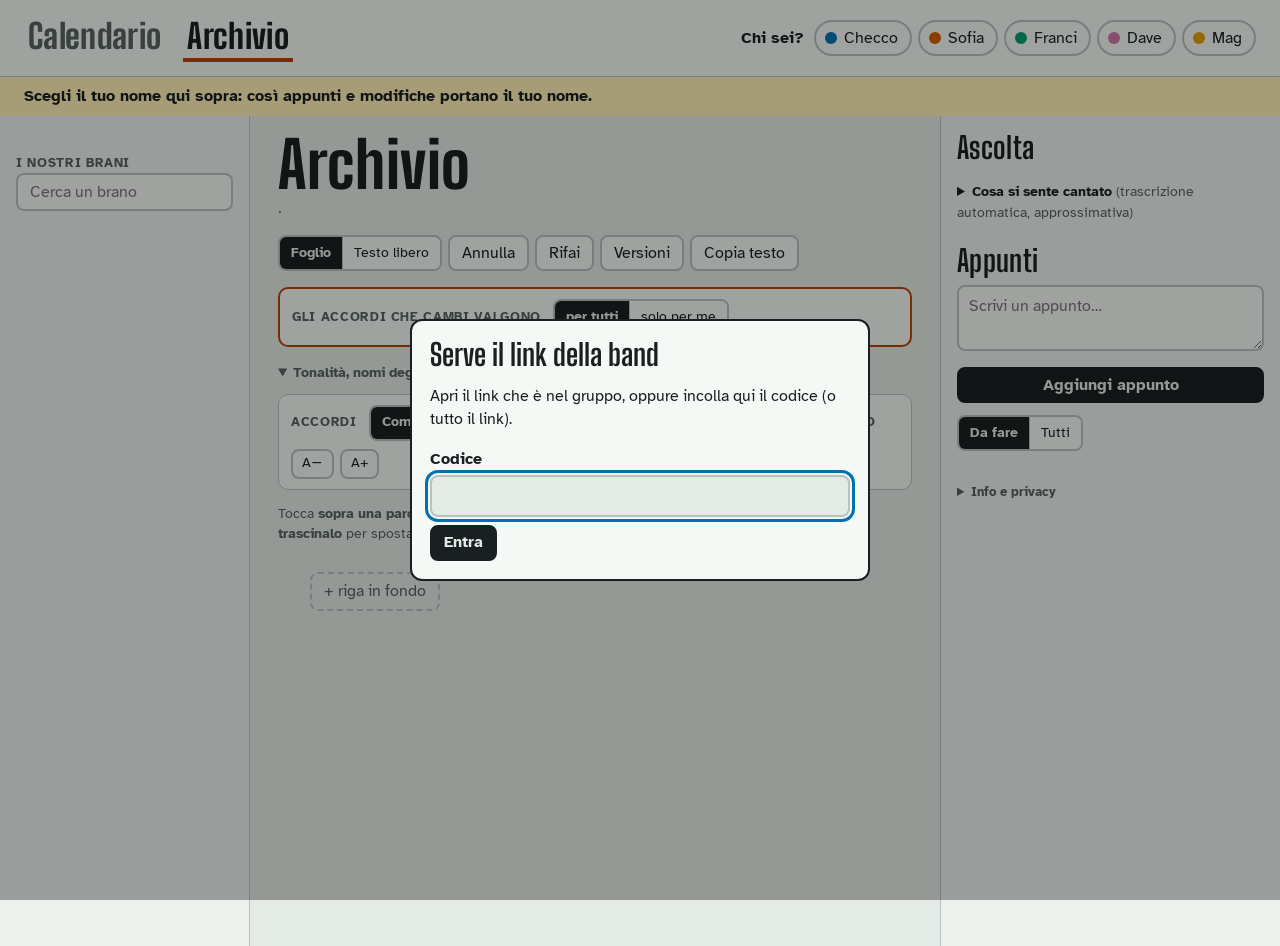
==== archivio.html @ a9562b21 "Aggiorna il calendario prove" ====
<!doctype html>
<html lang="it">
<head>
<meta charset="utf-8">
<meta name="viewport" content="width=device-width, initial-scale=1, viewport-fit=cover">
<title>Archivio · App Antifragile</title>
<meta name="description" content="App Antifragile: l'archivio dei brani della band, con testo, accordi e appunti.">
<meta name="robots" content="noindex, nofollow">
<meta property="og:type" content="website">
<meta property="og:site_name" content="Studio Antifragile">
<meta property="og:title" content="App Antifragile · Archivio">
<meta property="og:description" content="I nostri brani: testo e accordi da sistemare insieme, appunti e registrazioni.">
<meta property="og:image" content="https://astragiardini-ui.github.io/band-calendario/og.png">
<meta property="og:image:width" content="1200">
<meta property="og:image:height" content="630">
<meta name="referrer" content="no-referrer">
<meta http-equiv="Content-Security-Policy" content="default-src 'self'; connect-src 'self' https://*.supabase.co; img-src 'self' data:; style-src 'self'; script-src 'self'; font-src 'self'; media-src 'self'; base-uri 'none'; form-action 'none'">
<meta name="theme-color" content="#E4EAE6" media="(prefers-color-scheme: light)">
<meta name="theme-color" content="#161B1A" media="(prefers-color-scheme: dark)">
<link rel="manifest" href="manifest.webmanifest">
<link rel="icon" href="icon.svg" type="image/svg+xml">
<link rel="apple-touch-icon" href="apple-touch-icon.png">
<link rel="stylesheet" href="archivio.css?v=310158cb92">
</head>
<body>
<header class="barra">
  <nav class="sezioni" aria-label="Sezioni dell'app">
    <a href="./">Calendario</a>
    <a href="archivio.html" aria-current="page">Archivio</a>
  </nav>
  <div class="chi-box">
    <span class="chi-label" id="chi-label">Chi sei?</span>
    <div class="chi" id="chi" role="radiogroup" aria-labelledby="chi-label"></div>
  </div>
</header>
<p id="avviso-chi" class="avviso-chi" hidden>Scegli il tuo nome qui sopra: così appunti e modifiche portano il tuo nome.</p>

<div class="app">
  <aside class="elenco" aria-label="Brani">
    <p class="elenco-titolo">I nostri brani</p>
    <label class="cerca">
      <span class="visually-hidden">Cerca un brano</span>
      <input id="cerca" type="search" placeholder="Cerca un brano" autocomplete="off">
    </label>
    <ul id="brani" class="brani"></ul>
    <p class="elenco-titolo" id="drive-titolo" hidden>Nel Drive, da portare qui</p>
    <ul id="drive" class="brani brani-drive" hidden></ul>
  </aside>

  <main class="brano" id="brano">
    <div class="brano-testa">
      <div>
        <h1 id="titolo">Archivio</h1>
        <p class="brano-info"><span id="autore"></span> · <span id="salvato" class="salvato" aria-live="polite"></span></p>
      </div>
      <div class="strumenti" role="toolbar" aria-label="Strumenti del foglio">
        <div class="seg" role="group" aria-label="Modo">
          <button type="button" id="modo-foglio" class="seg-btn" aria-pressed="true">Foglio</button>
          <button type="button" id="modo-testo" class="seg-btn" aria-pressed="false">Testo libero</button>
        </div>
        <button type="button" id="annulla" class="btn" title="Annulla (Cmd+Z)">Annulla</button>
        <button type="button" id="rifai" class="btn" title="Rifai (Cmd+Maiusc+Z)">Rifai</button>
        <button type="button" id="versioni-btn" class="btn">Versioni</button>
        <button type="button" id="copia" class="btn">Copia testo</button>
      </div>
    </div>

    <div id="modo-acc-box" class="modo-acc">
      <span class="vista-et">Gli accordi che cambi valgono</span>
      <div class="seg" role="group" aria-label="Per chi valgono gli accordi che cambi">
        <button type="button" class="seg-btn" data-modo-acc="tutti" aria-pressed="true">per tutti</button>
        <button type="button" class="seg-btn" data-modo-acc="mio" id="modo-mio" aria-pressed="false">solo per me</button>
      </div>
      <span id="spiega-modo" class="spiega-modo"></span>
      <span id="miei-box" class="miei-box" hidden><span id="miei-conta"></span> <button type="button" id="miei-mostra" class="btn piccolo"></button></span>
    </div>

    <details class="vista-box" id="vista-box">
    <summary>Tonalità, nomi degli accordi, grandezza del testo</summary>
    <div class="vista" role="group" aria-label="Come si vedono gli accordi">
      <span class="vista-et">Accordi</span>
      <div class="seg" role="group" aria-label="Nomi degli accordi">
        <button type="button" class="seg-btn" data-sistema="orig" aria-pressed="true">Come scritti</button>
        <button type="button" class="seg-btn" data-sistema="ita" aria-pressed="false">DO RE MI</button>
        <button type="button" class="seg-btn" data-sistema="eng" aria-pressed="false">C D E</button>
      </div>
      <span class="vista-et">Tonalità</span>
      <div class="passo">
        <button type="button" id="tono-giu" class="btn piccolo" aria-label="Mezzo tono sotto">−</button>
        <output id="tono" aria-live="polite">0</output>
        <button type="button" id="tono-su" class="btn piccolo" aria-label="Mezzo tono sopra">+</button>
      </div>
      <span class="vista-et">Testo</span>
      <div class="passo">
        <button type="button" id="font-giu" class="btn piccolo" aria-label="Testo più piccolo">A−</button>
        <button type="button" id="font-su" class="btn piccolo" aria-label="Testo più grande">A+</button>
      </div>
    </div>
    </details>

    <div id="avviso-vista" class="avviso" hidden>
      <span id="avviso-vista-testo"></span>
      <button type="button" id="vista-reset" class="btn piccolo">Torna come scritti</button>
      <button type="button" id="vista-applica" class="btn piccolo">Salva in questa tonalità</button>
    </div>

    <p class="aiuto" id="aiuto-foglio">Tocca <b>sopra una parola</b> per mettere un accordo · tocca un accordo per cambiarlo o toglierlo · <b>trascinalo</b> per spostarlo · scrivi direttamente nel testo, Invio fa una riga nuova.</p>

    <p id="stato-rete" class="stato-rete" role="status"></p>
    <div class="foglio-scorri">
      <div id="foglio" class="foglio" aria-label="Testo e accordi"></div>
      <button type="button" id="riga-fondo" class="aggiungi-fondo">+ riga in fondo</button>
    </div>
    <textarea id="testo-libero" class="testo-libero" spellcheck="false" wrap="off" hidden
      aria-label="Testo libero: accordi sulla riga sopra le parole"></textarea>
  </main>

  <aside class="lato">
    <section class="pannello" id="ascolta-sez" aria-labelledby="ascolta-t">
      <h2 id="ascolta-t">Ascolta</h2>
      <ul id="registrazioni" class="registrazioni"></ul>
      <audio id="audio" controls preload="metadata" hidden></audio>
      <div id="segnaposti" class="segnaposti" hidden></div>
      <details class="trascr" id="trascr">
        <summary>Cosa si sente cantato<span id="trascr-di"></span> <span class="muto">(trascrizione automatica, approssimativa)</span></summary>
        <ol id="trascrizione" class="trascrizione"></ol>
      </details>
    </section>

    <section class="pannello" aria-labelledby="appunti-t">
      <h2 id="appunti-t">Appunti</h2>
      <form id="nuovo-appunto" class="nuovo-appunto">
        <label class="visually-hidden" for="appunto-testo">Scrivi un appunto</label>
        <textarea id="appunto-testo" rows="2" placeholder="Scrivi un appunto…"></textarea>
        <div class="collega">
          <button type="button" id="col-riga" class="chip-col" aria-pressed="false" hidden></button>
          <button type="button" id="col-tempo" class="chip-col" aria-pressed="false" hidden></button>
        </div>
        <button type="submit" class="btn pieno">Aggiungi appunto</button>
      </form>
      <div class="seg filtro" role="group" aria-label="Quali appunti">
        <button type="button" class="seg-btn" data-filtro="aperti" aria-pressed="true">Da fare</button>
        <button type="button" class="seg-btn" data-filtro="tutti" aria-pressed="false">Tutti</button>
      </div>
      <ul id="appunti" class="appunti"></ul>
    </section>
    <details class="info-privacy">
      <summary>Info e privacy</summary>
      <p>Qui si salvano il testo e gli accordi dei brani, le loro versioni, gli appunti con il nome di chi li scrive e gli accordi personali di ognuno. Li vede solo chi ha il link della band. Sul telefono restano il tuo nome e il codice del link: è memoria tecnica del browser, senza cookie e senza tracciamenti.</p>
      <p>I dati stanno su Supabase, in un server a Francoforte (UE). Le registrazioni non sono qui: restano nel vostro Drive. Niente analytics, niente pubblicità, niente caratteri o script da altri siti.</p>
    </details>
  </aside>
</div>

<div id="toast" class="toast" role="status" hidden></div>

<dialog id="versioni" class="dialogo" aria-labelledby="versioni-t">
  <div class="dialogo-testa">
    <h2 id="versioni-t">Versioni</h2>
    <button type="button" class="btn" id="versioni-chiudi">Chiudi</button>
  </div>
  <p class="muto">Ogni volta che qualcuno scrive, la versione di prima resta qui. Tornare indietro non cancella niente.</p>
  <div class="versioni-corpo">
    <ul id="versioni-elenco" class="versioni-elenco"></ul>
    <pre id="versioni-anteprima" class="versioni-anteprima" aria-label="Anteprima della versione"></pre>
  </div>
</dialog>

<dialog id="dlg-codice" class="dialogo dialogo-piccolo" aria-labelledby="dlg-codice-t">
  <form id="form-codice">
    <h2 id="dlg-codice-t">Serve il link della band</h2>
    <p>Apri il link che è nel gruppo, oppure incolla qui il codice (o tutto il link).</p>
    <label for="campo-codice">Codice</label>
    <input id="campo-codice" type="text" autocomplete="off" autocapitalize="characters" spellcheck="false">
    <p id="err-codice" class="errore" role="alert" hidden></p>
    <div class="pop-fila"><button type="submit" class="btn pieno">Entra</button></div>
  </form>
</dialog>

<script src="config.js?v=310158cb92"></script>
<script src="archivio.js?v=310158cb92"></script>
</body>
</html>
---- archivio.css ----
/* Archivio della band: stesso stile dell'App Antifragile (luci da palco, una per persona).
   Il foglio usa un carattere a larghezza fissa: è l'unico modo perché ogni accordo resti
   esattamente sopra la sua lettera su qualsiasi schermo. */

@font-face { font-family: "Big Shoulders Display"; src: url("fonts/bigshoulders-display.woff2") format("woff2"); font-weight: 100 900; font-display: swap; }
@font-face { font-family: "Atkinson Hyperlegible"; src: url("fonts/atkinson-regular.woff2") format("woff2"); font-weight: 400; font-display: swap; }
@font-face { font-family: "Atkinson Hyperlegible"; src: url("fonts/atkinson-bold.woff2") format("woff2"); font-weight: 700; font-display: swap; }

:root {
  color-scheme: light dark;
  --parete: #e4eae6;
  --carta: #f5f8f5;
  --carta-2: #ecf1ed;
  --inchiostro: #1a2022;
  --muto: #566462;
  --linea: #b7c3be;
  --accordo: #b4440a;
  --accordo-sfondo: #fbe7d8;
  --sezione: #0b5d86;
  --evidenzia: #fff1b8;
  --gel-0: #0072b2; --gel-1: #d55e00; --gel-2: #009e73; --gel-3: #cc79a7; --gel-4: #e69f00;
  --titoli: "Big Shoulders Display", "Arial Narrow", Impact, sans-serif;
  --testo: "Atkinson Hyperlegible", system-ui, -apple-system, "Segoe UI", sans-serif;
  --mono: "SF Mono", ui-monospace, Menlo, Consolas, monospace;
  --fs: 18px;
}
@media (prefers-color-scheme: dark) {
  :root {
    --parete: #161b1a; --carta: #20272a; --carta-2: #1c2325; --inchiostro: #e9efec; --muto: #9fb0ac;
    --linea: #33403f; --accordo: #ffb27a; --accordo-sfondo: #3a2618; --sezione: #7cc6ef; --evidenzia: #4a4018;
  }
}

*, *::before, *::after { box-sizing: border-box; }
[hidden] { display: none !important; }
body { margin: 0; background: var(--parete); color: var(--inchiostro); font: 16px/1.45 var(--testo); }
button { font: inherit; color: inherit; cursor: pointer; }
:focus-visible { outline: 3px solid var(--gel-0); outline-offset: 2px; }
.visually-hidden { position: absolute !important; width: 1px; height: 1px; overflow: hidden; clip: rect(0 0 0 0); white-space: nowrap; }
.muto { color: var(--muto); font-weight: 400; }
[data-p="0"] { --gel: var(--gel-0); } [data-p="1"] { --gel: var(--gel-1); } [data-p="2"] { --gel: var(--gel-2); }
[data-p="3"] { --gel: var(--gel-3); } [data-p="4"] { --gel: var(--gel-4); }

/* Barra in alto */
.barra { display: flex; flex-wrap: wrap; align-items: center; justify-content: space-between; gap: 12px 24px;
  padding: 14px 24px; border-bottom: 1px solid var(--linea); background: var(--carta); position: sticky; top: 0; z-index: 5; }
.marchio { display: flex; align-items: baseline; gap: 14px; flex-wrap: wrap; }
.marchio-nome { font: 800 40px/0.9 var(--titoli); letter-spacing: 0.01em; }
.marchio-sotto { color: var(--muto); font-size: 14px; }
.chi-box { display: flex; align-items: center; gap: 10px; flex-wrap: wrap; }
.chi-label { font-weight: 700; }
.chi-label.attenzione { color: var(--accordo); }
.chi { display: flex; flex-wrap: wrap; gap: 6px; }
.persona-btn { display: inline-flex; align-items: center; gap: 7px; min-height: 36px; padding: 0 12px 0 9px;
  background: var(--carta); border: 2px solid var(--linea); border-radius: 999px; }
.persona-btn[aria-checked="true"] { background: var(--inchiostro); color: var(--parete); border-color: var(--inchiostro); font-weight: 700; }
.pallino { width: 12px; height: 12px; border-radius: 50%; background: var(--gel); flex: none; }

/* Tre colonne */
.app { display: grid; grid-template-columns: 250px minmax(0, 1fr) 340px; gap: 0; min-height: calc(100vh - 70px); }
.elenco { border-right: 1px solid var(--linea); padding: 16px; background: var(--carta-2); }
.brano { padding: 20px 28px 60px; min-width: 0; }
.lato { border-left: 1px solid var(--linea); padding: 16px; background: var(--carta-2); }

/* Elenco brani */
.cerca input { width: 100%; min-height: 38px; padding: 0 12px; border: 2px solid var(--linea); border-radius: 8px;
  background: var(--carta); color: var(--inchiostro); font: inherit; }
.brani { list-style: none; margin: 12px 0 0; padding: 0; display: grid; gap: 4px; }
.brano-voce { display: block; width: 100%; text-align: left; padding: 9px 11px; border: 0; border-radius: 8px; background: transparent; }
.brano-voce:hover { background: var(--carta); }
.brano-voce[aria-current="true"] { background: var(--inchiostro); color: var(--parete); }
.brano-voce b { display: block; }
.brano-voce small { color: inherit; opacity: 0.75; }
.elenco-titolo { margin: 22px 0 0; font-size: 13px; font-weight: 700; color: var(--muto); text-transform: uppercase; letter-spacing: 0.05em; }
.brani-drive a { display: flex; justify-content: space-between; gap: 8px; padding: 6px 11px; border-radius: 8px;
  color: var(--muto); text-decoration: none; font-size: 14px; }
.brani-drive a:hover { background: var(--carta); color: var(--inchiostro); }
.brani-drive a span:last-child { flex: none; font-size: 12px; opacity: 0.8; }

/* Testata del brano */
.brano-testa { display: flex; flex-wrap: wrap; align-items: flex-end; justify-content: space-between; gap: 12px 20px; }
.brano-testa h1 { margin: 0; font: 800 64px/0.9 var(--titoli); letter-spacing: 0.01em; }
.brano-info { margin: 6px 0 0; color: var(--muto); }
.salvato.in-corso { color: var(--accordo); }
.strumenti { display: flex; flex-wrap: wrap; gap: 6px; align-items: center; }
.btn { min-height: 36px; padding: 0 12px; border: 2px solid var(--linea); border-radius: 8px; background: var(--carta); }
.btn:hover { border-color: var(--inchiostro); }
.btn:disabled { opacity: 0.4; cursor: default; border-color: var(--linea); }
.btn.piccolo { min-height: 30px; padding: 0 9px; font-size: 14px; }
.btn.pieno { background: var(--inchiostro); color: var(--parete); border-color: var(--inchiostro); font-weight: 700; }
.seg { display: inline-flex; border: 2px solid var(--linea); border-radius: 8px; overflow: hidden; }
.seg-btn { min-height: 32px; padding: 0 11px; border: 0; background: var(--carta); font-size: 14px; }
.seg-btn + .seg-btn { border-left: 1px solid var(--linea); }
.seg-btn[aria-pressed="true"] { background: var(--inchiostro); color: var(--parete); font-weight: 700; }

.vista { display: flex; flex-wrap: wrap; align-items: center; gap: 8px 12px; margin: 16px 0 0; padding: 10px 12px;
  background: var(--carta); border: 1px solid var(--linea); border-radius: 10px; }
.vista-et { font-size: 13px; font-weight: 700; color: var(--muto); text-transform: uppercase; letter-spacing: 0.05em; }
.passo { display: inline-flex; align-items: center; gap: 6px; }
.passo output { min-width: 2.2em; text-align: center; font-weight: 700; }
.avviso { display: flex; flex-wrap: wrap; align-items: center; gap: 8px; margin: 10px 0 0; padding: 10px 12px;
  border-radius: 10px; background: var(--evidenzia); }
.aiuto { margin: 14px 0 6px; color: var(--muto); font-size: 14px; }

/* Il foglio */
.foglio-scorri { overflow-x: auto; padding: 8px 0 20px; }
.foglio { font-family: var(--mono); font-size: var(--fs); line-height: 1.35; position: relative; }
.blocco-sez, .riga, .vuota { position: relative; display: flex; align-items: flex-start; }
.maniglia { flex: none; width: 26px; height: 26px; margin-right: 6px; border: 0; border-radius: 6px; background: transparent;
  color: var(--muto); opacity: 0; font: 700 16px/1 var(--testo); }
.riga:hover .maniglia, .blocco-sez:hover .maniglia, .vuota:hover .maniglia, .maniglia:focus-visible, .maniglia[aria-expanded="true"] { opacity: 1; }
.maniglia:hover { background: var(--carta-2); color: var(--inchiostro); }
.blocco-sez { margin-top: 10px; }
.blocco-sez .maniglia { margin-top: 2px; }
.sez-nome { font: 700 15px/1.2 var(--testo); letter-spacing: 0.08em; text-transform: uppercase; color: var(--sezione);
  padding: 4px 8px; border-radius: 6px; outline: none; min-width: 4ch; }
.sez-nome:focus { background: var(--carta); box-shadow: inset 0 0 0 2px var(--sezione); }
.sez-salta { margin-left: 8px; border: 1px solid var(--linea); border-radius: 999px; background: var(--carta);
  font: 600 13px/1 var(--testo); padding: 4px 9px; color: var(--muto); align-self: center; }
.sez-salta:hover { color: var(--inchiostro); border-color: var(--inchiostro); }
.vuota { height: calc(var(--fs) * 1.1); }
.vuota .maniglia { height: 18px; }

.corpo-riga { position: relative; }
.acc-riga { position: relative; height: calc(var(--fs) * 1.45); cursor: copy; border-radius: 4px; }
.acc-riga:hover { background: repeating-linear-gradient(90deg, transparent 0 calc(1ch - 1px), color-mix(in srgb, var(--linea) 55%, transparent) calc(1ch - 1px) 1ch); }
.acc { position: absolute; top: 2px; padding: 0 2px; margin-left: -2px; border-radius: 4px; font-weight: 700; color: var(--accordo);
  cursor: grab; white-space: pre; user-select: none; touch-action: none; }
.acc:hover { background: var(--accordo-sfondo); }
.acc.trascina { cursor: grabbing; background: var(--accordo-sfondo); box-shadow: 0 0 0 2px var(--accordo); z-index: 2; }
.acc.nuovo { animation: nuovo 0.9s ease-out; }
@keyframes nuovo { from { background: var(--accordo); color: var(--carta); } to { background: transparent; } }
.cursore-acc { position: absolute; top: 2px; bottom: 2px; width: 1ch; border-radius: 3px; background: var(--accordo); opacity: 0.25; pointer-events: none; }
.testo-riga { white-space: pre; min-height: calc(var(--fs) * 1.35); min-width: 6ch; outline: none; border-radius: 4px; padding-right: 2ch; }
.testo-riga:focus { background: var(--carta); box-shadow: inset 0 0 0 1px var(--linea); }
.riga.indicazione .testo-riga { font-family: var(--testo); font-style: italic; color: var(--muto); }
.riga.lampeggia .corpo-riga { animation: lampeggia 1.6s ease-out; }
@keyframes lampeggia { 0%, 40% { background: var(--evidenzia); } 100% { background: transparent; } }
.note-riga { display: flex; gap: 3px; margin-left: 10px; margin-top: calc(var(--fs) * 1.5); }
.note-riga button { width: 14px; height: 14px; padding: 0; border-radius: 50%; border: 2px solid var(--carta); background: var(--gel); }
.aggiungi-fondo { margin: 14px 0 0 32px; border: 2px dashed var(--linea); border-radius: 8px; background: transparent; padding: 6px 12px; color: var(--muto); }
.aggiungi-fondo:hover { color: var(--inchiostro); border-color: var(--inchiostro); }
.foglio.bloccato .acc-riga { cursor: not-allowed; }
.foglio.bloccato .acc { cursor: default; }

.testo-libero { width: 100%; min-height: 70vh; margin-top: 8px; padding: 14px; border: 2px solid var(--linea); border-radius: 10px;
  background: var(--carta); color: var(--inchiostro); font: var(--fs)/1.35 var(--mono); tab-size: 4; }

/* Finestrella per scrivere un accordo */
.pop { position: fixed; z-index: 20; min-width: 250px; padding: 10px; background: var(--carta); border: 2px solid var(--inchiostro);
  border-radius: 10px; box-shadow: 0 10px 30px rgba(0,0,0,0.22); }
.pop { width: 460px; min-width: 0; max-width: calc(100vw - 16px); }
.pop-scelte { display: grid; grid-template-columns: minmax(0, 0.8fr) minmax(0, 1.7fr) minmax(0, 0.9fr); gap: 8px; }
.pop select { width: 100%; min-width: 0; }
.pop-scelte label { display: grid; gap: 3px; font-size: 12px; font-weight: 700; color: var(--muto); text-transform: uppercase; letter-spacing: 0.04em; }
.pop select { min-height: 36px; padding: 0 6px; border: 2px solid var(--linea); border-radius: 8px; background: var(--parete);
  color: var(--inchiostro); font: 700 15px var(--mono); text-transform: none; letter-spacing: 0; }
.pop select:focus { border-color: var(--inchiostro); }
.pop-anteprima { margin-top: 8px; font-size: 14px; }
.pop-anteprima b { font: 700 22px var(--mono); color: var(--accordo); }
.pop-libero { margin-top: 8px; font-size: 13px; }
.pop-libero summary { cursor: pointer; color: var(--muto); }
.pop-libero input { margin-top: 6px; }
.pop input { width: 100%; min-height: 36px; padding: 0 10px; border: 2px solid var(--linea); border-radius: 8px; background: var(--parete);
  color: var(--inchiostro); font: 700 18px var(--mono); }
.pop-fila { display: flex; gap: 6px; margin-top: 8px; flex-wrap: wrap; }
.pop-sugg { display: flex; flex-wrap: wrap; gap: 4px; margin-top: 8px; }
.pop-sugg button { border: 1px solid var(--linea); border-radius: 6px; background: var(--parete); padding: 2px 7px; font: 700 14px var(--mono); color: var(--accordo); }
.pop-nota { margin: 6px 0 0; font-size: 12px; color: var(--muto); }
.menu { position: fixed; z-index: 20; display: grid; min-width: 210px; padding: 6px; background: var(--carta);
  border: 2px solid var(--inchiostro); border-radius: 10px; box-shadow: 0 10px 30px rgba(0,0,0,0.22); }
.menu button { text-align: left; border: 0; background: transparent; padding: 7px 10px; border-radius: 6px; }
.menu button:hover, .menu button:focus-visible { background: var(--carta-2); }
.menu button.pericolo { color: #b3261e; }
.menu hr { border: 0; border-top: 1px solid var(--linea); margin: 4px 0; }

/* Pannello a destra */
.pannello + .pannello { margin-top: 22px; }
.pannello h2 { margin: 0 0 10px; font: 700 30px/1 var(--titoli); letter-spacing: 0.01em; }
.registrazioni { list-style: none; margin: 0 0 10px; padding: 0; display: grid; gap: 6px; }
.reg { width: 100%; text-align: left; padding: 8px 10px; border: 2px solid var(--linea); border-radius: 8px; background: var(--carta); }
.reg[aria-pressed="true"] { border-color: var(--inchiostro); box-shadow: inset 4px 0 0 var(--accordo); }
.reg b { display: block; }
.reg small { display: block; color: var(--muto); }
.reg .reg-nota { margin-top: 3px; font-size: 13px; }
audio { width: 100%; margin-top: 4px; }
.segnaposti { display: flex; flex-wrap: wrap; gap: 5px; margin-top: 8px; }
.segnaposti button { border: 1px solid var(--linea); border-radius: 999px; background: var(--carta); padding: 3px 10px; font-size: 13px; }
.segnaposti button:hover { border-color: var(--inchiostro); }
.trascr { margin-top: 10px; font-size: 14px; }
.trascr summary { cursor: pointer; font-weight: 700; }
.trascrizione { list-style: none; margin: 6px 0 0; padding: 0; max-height: 220px; overflow: auto; }
.trascrizione button { display: flex; gap: 8px; width: 100%; text-align: left; border: 0; background: transparent; padding: 3px 4px; border-radius: 6px; }
.trascrizione button:hover { background: var(--carta); }
.trascrizione time { flex: none; color: var(--muto); font-variant-numeric: tabular-nums; }

.nuovo-appunto { display: grid; gap: 8px; }
.nuovo-appunto textarea { width: 100%; padding: 8px 10px; border: 2px solid var(--linea); border-radius: 8px; background: var(--carta);
  color: var(--inchiostro); font: inherit; resize: vertical; }
.collega { display: flex; flex-wrap: wrap; gap: 6px; }
.chip-col { border: 1px dashed var(--linea); border-radius: 999px; background: transparent; padding: 3px 10px; font-size: 13px; color: var(--muto); }
.chip-col[aria-pressed="true"] { border-style: solid; border-color: var(--inchiostro); color: var(--inchiostro); background: var(--carta); font-weight: 700; }
.filtro { margin-top: 12px; }
.appunti { list-style: none; margin: 10px 0 0; padding: 0; display: grid; gap: 8px; }
.appunto { padding: 9px 10px; border-radius: 8px; background: var(--carta); border-left: 5px solid var(--gel, var(--linea)); }
.appunto.fatto { opacity: 0.55; }
.appunto.fatto .app-testo { text-decoration: line-through; }
.app-testa { display: flex; justify-content: space-between; gap: 8px; font-size: 13px; color: var(--muto); }
.app-testa b { color: var(--inchiostro); }
.app-testo { margin: 3px 0 0; white-space: pre-wrap; }
.app-link { display: flex; flex-wrap: wrap; gap: 5px; margin-top: 6px; }
.app-link button, .app-azioni button { border: 1px solid var(--linea); border-radius: 999px; background: var(--parete); padding: 2px 9px; font-size: 12px; }
.app-azioni { display: flex; gap: 5px; margin-top: 6px; justify-content: flex-end; }
.appunto.evidenziato { box-shadow: 0 0 0 3px var(--gel, var(--inchiostro)); }
.vuoto-msg { color: var(--muto); font-size: 14px; }
.nota-prova { margin: 22px 0 0; font-size: 13px; color: var(--muto); }

.toast { position: fixed; left: 50%; bottom: 24px; transform: translateX(-50%); z-index: 30; display: flex; gap: 12px; align-items: center;
  padding: 10px 14px; border-radius: 10px; background: var(--inchiostro); color: var(--parete); box-shadow: 0 8px 24px rgba(0,0,0,0.3); }
.toast button { border: 1px solid currentColor; border-radius: 6px; background: transparent; padding: 3px 10px; color: inherit; font-weight: 700; }

.dialogo { width: min(980px, 94vw); max-height: 86vh; padding: 18px; border: 2px solid var(--inchiostro); border-radius: 12px;
  background: var(--carta); color: var(--inchiostro); }
.dialogo::backdrop { background: rgba(0,0,0,0.35); }
.dialogo-testa { display: flex; justify-content: space-between; align-items: center; }
.dialogo-testa h2 { margin: 0; font: 700 32px/1 var(--titoli); }
.versioni-corpo { display: grid; grid-template-columns: 300px minmax(0, 1fr); gap: 14px; margin-top: 10px; }
.versioni-elenco { list-style: none; margin: 0; padding: 0; display: grid; gap: 6px; align-content: start; max-height: 60vh; overflow: auto; }
.versione { padding: 8px 10px; border: 2px solid var(--linea); border-radius: 8px; background: var(--parete); }
.versione[aria-current="true"] { border-color: var(--inchiostro); }
.versione small { display: block; color: var(--muto); }
.versione .pop-fila { margin-top: 6px; }
.versioni-anteprima { margin: 0; padding: 12px; max-height: 60vh; overflow: auto; background: var(--parete); border-radius: 8px;
  font: 14px/1.35 var(--mono); white-space: pre; }

@media (max-width: 1180px) {
  .app { grid-template-columns: 220px minmax(0, 1fr); }
  .lato { grid-column: 1 / -1; border-left: 0; border-top: 1px solid var(--linea); }
}
@media (max-width: 760px) {
  .app { grid-template-columns: 1fr; }
  .elenco { border-right: 0; border-bottom: 1px solid var(--linea); }
  .brano { padding: 16px; }
  .brano-testa h1 { font-size: 48px; }
  .versioni-corpo { grid-template-columns: 1fr; }
}

/* ---- dentro l'app: sezioni, accordi personali, codice ---- */
.sezioni { display: flex; gap: 4px; }
.sezioni a { padding: 6px 4px; margin-right: 14px; font: 800 34px/0.95 var(--titoli); letter-spacing: 0.01em; color: var(--muto); text-decoration: none; border-bottom: 4px solid transparent; }
.sezioni a[aria-current="page"] { color: var(--inchiostro); border-bottom-color: var(--accordo); }
.sezioni a:hover { color: var(--inchiostro); }
.avviso-chi { margin: 0; padding: 8px 24px; background: var(--evidenzia); font-weight: 700; }
.modo-acc { display: flex; flex-wrap: wrap; align-items: center; gap: 8px 12px; margin: 16px 0 0; padding: 10px 12px; border-radius: 10px;
  background: var(--carta); border: 2px solid var(--accordo); }
.spiega-modo { font-size: 14px; color: var(--muto); }
.miei-box { display: inline-flex; align-items: center; gap: 8px; font-size: 14px; }
.acc.personale { color: var(--gel); text-decoration: underline dotted 2px; text-underline-offset: 3px; }
.tag-mio { align-self: center; padding: 1px 7px; border-radius: 999px; background: var(--gel); color: #fff; font: 700 11px/1.5 var(--testo); text-transform: uppercase; letter-spacing: 0.04em; }
.pop-per { margin: 0 0 8px; font-size: 13px; color: var(--muto); }
.pop-per b { color: var(--inchiostro); }
.misura { position: absolute; visibility: hidden; white-space: pre; }
a.reg { display: block; color: inherit; text-decoration: none; }
a.reg:hover { border-color: var(--inchiostro); }
.reg-segni { margin-top: 3px; font-size: 12px; }
.riga-tr { display: flex; gap: 8px; padding: 3px 4px; }
.riga-tr time { flex: none; color: var(--muto); font-variant-numeric: tabular-nums; }
.stato-rete { margin: 8px 0 0; color: var(--accordo); font-weight: 700; }
.stato-rete:empty { display: none; }
.info-privacy { margin-top: 22px; font-size: 13px; color: var(--muto); }
.info-privacy summary { cursor: pointer; font-weight: 700; }
.dialogo-piccolo { width: min(460px, 92vw); }
.dialogo-piccolo h2 { margin: 0 0 8px; font: 700 30px/1 var(--titoli); }
.dialogo-piccolo label { display: block; margin-top: 10px; font-weight: 700; }
.dialogo-piccolo input { width: 100%; min-height: 42px; margin-top: 4px; padding: 0 10px; border: 2px solid var(--linea); border-radius: 8px;
  background: var(--parete); color: var(--inchiostro); font: 700 18px var(--mono); letter-spacing: 0.05em; }
.errore { color: #b3261e; font-weight: 700; }

@media (max-width: 760px) {
  .barra { padding: 10px 16px; position: static; }
  .sezioni a { font-size: 28px; margin-right: 8px; }
  .chi-box { width: 100%; }
  .persona-btn { min-height: 40px; }
  .brano { order: 1; }
  .lato { order: 2; }
  .elenco { order: 3; border-bottom: 0; border-top: 1px solid var(--linea); }
  .strumenti { width: 100%; }
  .pop { width: calc(100vw - 16px); }
  .pop-scelte { grid-template-columns: minmax(0, 0.8fr) minmax(0, 1.4fr) minmax(0, 0.9fr); }
  .pop select { min-height: 44px; font-size: 16px; }
  .maniglia { opacity: 0.55; }
  .aiuto { font-size: 13px; }
}

.vista-box { margin: 12px 0 0; }
.vista-box > summary { cursor: pointer; font-size: 14px; font-weight: 700; color: var(--muto); padding: 4px 0; }
.vista-box > .vista { margin-top: 6px; }
@media (max-width: 760px) {
  .modo-acc { margin-top: 12px; padding: 8px 10px; gap: 6px 10px; }
  .modo-acc .vista-et { width: 100%; }
  .brano-testa h1 { font-size: 44px; }
  .strumenti .btn { min-height: 34px; padding: 0 10px; font-size: 14px; }
  .aiuto { margin-top: 10px; }
}
/* iPhone: il tocco su un'area non cliccabile arriva solo se il puntatore è «pointer» */
@media (pointer: coarse) { .acc-riga, .acc, .maniglia, .sez-salta { cursor: pointer; } }
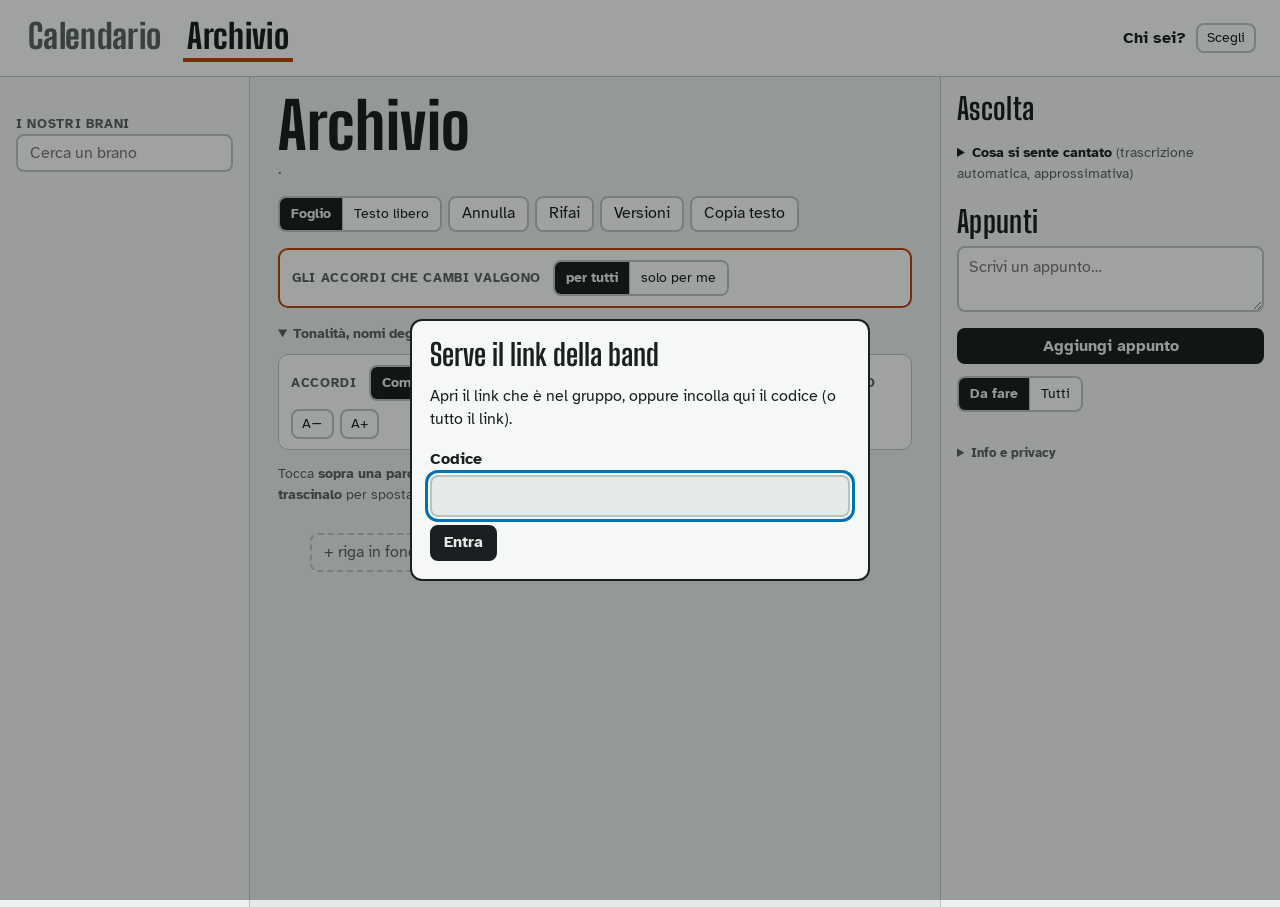
==== commit 065293fd: "Aggiorna il calendario prove" ====
--- a/archivio.html
+++ b/archivio.html
@@ -20,7 +20,7 @@
 <link rel="manifest" href="manifest.webmanifest">
 <link rel="icon" href="icon.svg" type="image/svg+xml">
 <link rel="apple-touch-icon" href="apple-touch-icon.png">
-<link rel="stylesheet" href="archivio.css?v=310158cb92">
+<link rel="stylesheet" href="archivio.css?v=baae64b156">
 </head>
 <body>
 <header class="barra">
@@ -28,12 +28,11 @@
     <a href="./">Calendario</a>
     <a href="archivio.html" aria-current="page">Archivio</a>
   </nav>
-  <div class="chi-box">
-    <span class="chi-label" id="chi-label">Chi sei?</span>
-    <div class="chi" id="chi" role="radiogroup" aria-labelledby="chi-label"></div>
+  <div class="io-box">
+    <span id="io-nome" class="io-nome"></span>
+    <button type="button" id="cambia-io" class="btn piccolo">Cambia</button>
   </div>
 </header>
-<p id="avviso-chi" class="avviso-chi" hidden>Scegli il tuo nome qui sopra: così appunti e modifiche portano il tuo nome.</p>
 
 <div class="app">
   <aside class="elenco" aria-label="Brani">
@@ -166,6 +165,12 @@
   </div>
 </dialog>
 
+<dialog id="dlg-chi" class="dialogo dialogo-piccolo dialogo-chi" aria-labelledby="chi-label">
+  <h2 id="chi-label">Ciao, chi sei?</h2>
+  <p class="muto">Si sceglie una volta: lo ricordo su questo telefono. Appunti e modifiche porteranno il tuo nome.</p>
+  <div class="chi" id="chi" role="radiogroup" aria-labelledby="chi-label"></div>
+</dialog>
+
 <dialog id="dlg-codice" class="dialogo dialogo-piccolo" aria-labelledby="dlg-codice-t">
   <form id="form-codice">
     <h2 id="dlg-codice-t">Serve il link della band</h2>
@@ -177,7 +182,7 @@
   </form>
 </dialog>
 
-<script src="config.js?v=310158cb92"></script>
-<script src="archivio.js?v=310158cb92"></script>
+<script src="config.js?v=baae64b156"></script>
+<script src="archivio.js?v=baae64b156"></script>
 </body>
 </html>
--- a/archivio.css
+++ b/archivio.css
@@ -304,3 +304,21 @@
 }
 /* iPhone: il tocco su un'area non cliccabile arriva solo se il puntatore è «pointer» */
 @media (pointer: coarse) { .acc-riga, .acc, .maniglia, .sez-salta { cursor: pointer; } }
+
+/* Con il dito: si scorre e si ingrandisce con due dita; si modifica solo la riga scelta */
+.foglio-scorri { touch-action: pan-x pan-y; }
+.riga.scelta .corpo-riga, .blocco-sez.scelta .sez-nome { background: var(--carta); box-shadow: inset 4px 0 0 var(--accordo), 0 0 0 1px var(--linea); border-radius: 6px; }
+@media (pointer: coarse) {
+  .acc { touch-action: auto; }
+  .riga.scelta .acc { touch-action: none; }
+  .riga:not(.scelta) .acc-riga:hover { background: none; }
+  .testo-riga[contenteditable="false"], .sez-nome[contenteditable="false"] { -webkit-user-select: none; user-select: none; }
+}
+
+/* Chi sei: si chiede una volta all'inizio, poi solo il nome in alto */
+.io-box { display: flex; align-items: center; gap: 10px; }
+.io-nome { display: inline-flex; align-items: center; gap: 8px; font-weight: 700; white-space: nowrap; }
+.dialogo-chi .chi { display: grid; grid-template-columns: 1fr 1fr; gap: 10px; margin-top: 14px; }
+.dialogo-chi .persona-btn { min-height: 54px; font-size: 18px; justify-content: flex-start; padding: 0 16px; }
+.dialogo-chi .pallino { width: 16px; height: 16px; }
+@media (max-width: 760px) { .io-box { width: auto; } .barra { flex-wrap: nowrap; justify-content: space-between; } }
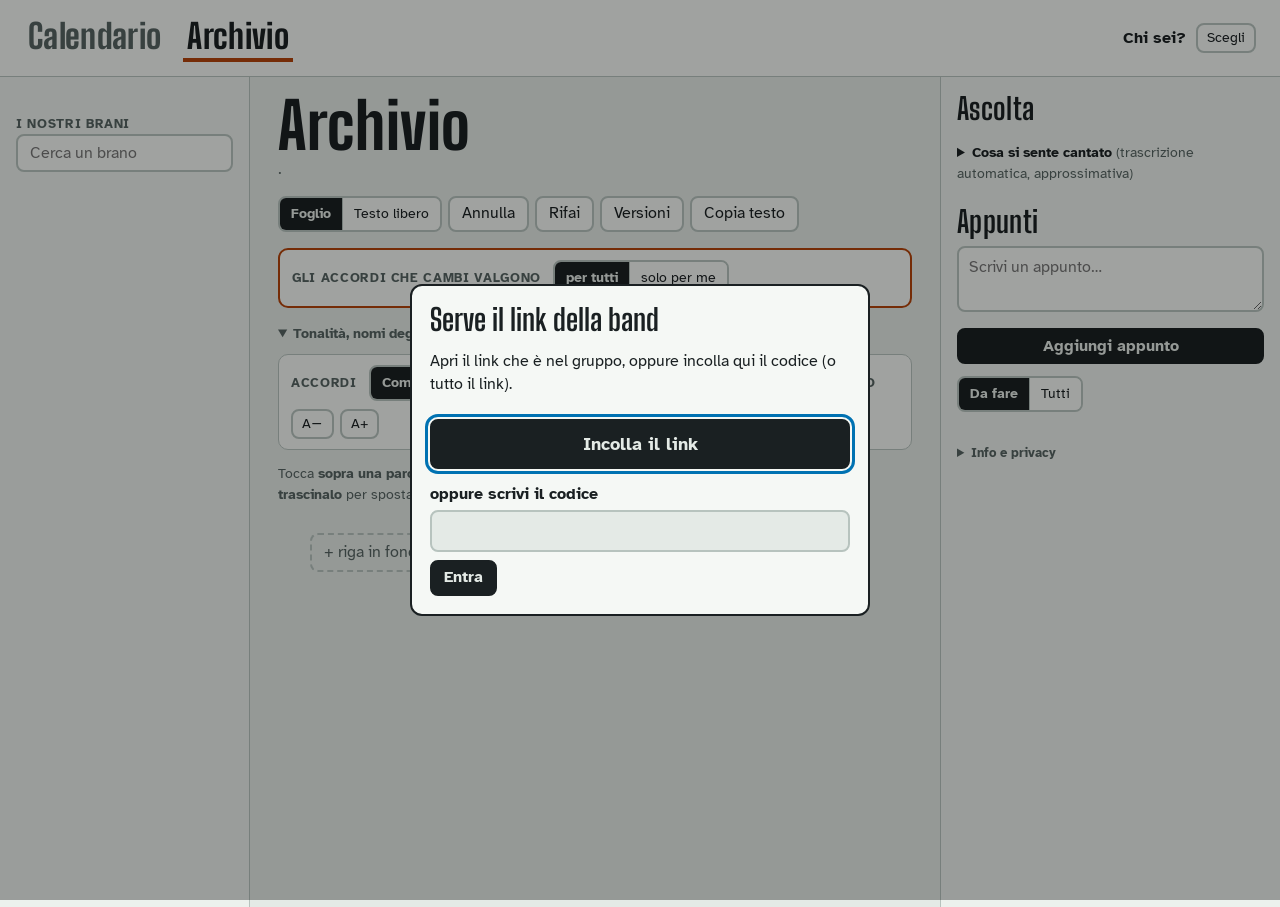
==== commit 1761605b: "Aggiorna il calendario prove" ====
--- a/archivio.html
+++ b/archivio.html
@@ -20,7 +20,7 @@
 <link rel="manifest" href="manifest.webmanifest">
 <link rel="icon" href="icon.svg" type="image/svg+xml">
 <link rel="apple-touch-icon" href="apple-touch-icon.png">
-<link rel="stylesheet" href="archivio.css?v=baae64b156">
+<link rel="stylesheet" href="archivio.css?v=448b89bce7">
 </head>
 <body>
 <header class="barra">
@@ -167,22 +167,23 @@
 
 <dialog id="dlg-chi" class="dialogo dialogo-piccolo dialogo-chi" aria-labelledby="chi-label">
   <h2 id="chi-label">Ciao, chi sei?</h2>
-  <p class="muto">Si sceglie una volta: lo ricordo su questo telefono. Appunti e modifiche porteranno il tuo nome.</p>
+  <p class="muto">Si sceglie una volta: lo ricordo su questo telefono. Appunti e modifiche porteranno il tuo nome. Se sbagli, tocca «Cambia» in alto a destra.</p>
   <div class="chi" id="chi" role="radiogroup" aria-labelledby="chi-label"></div>
 </dialog>
 
 <dialog id="dlg-codice" class="dialogo dialogo-piccolo" aria-labelledby="dlg-codice-t">
   <form id="form-codice">
     <h2 id="dlg-codice-t">Serve il link della band</h2>
-    <p>Apri il link che è nel gruppo, oppure incolla qui il codice (o tutto il link).</p>
-    <label for="campo-codice">Codice</label>
+    <p id="spiega-codice">Apri il link che è nel gruppo, oppure incolla qui il codice (o tutto il link).</p>
+    <button type="button" id="incolla-codice" class="btn pieno incolla">Incolla il link</button>
+    <label for="campo-codice">oppure scrivi il codice</label>
     <input id="campo-codice" type="text" autocomplete="off" autocapitalize="characters" spellcheck="false">
     <p id="err-codice" class="errore" role="alert" hidden></p>
     <div class="pop-fila"><button type="submit" class="btn pieno">Entra</button></div>
   </form>
 </dialog>
 
-<script src="config.js?v=baae64b156"></script>
-<script src="archivio.js?v=baae64b156"></script>
+<script src="config.js?v=448b89bce7"></script>
+<script src="archivio.js?v=448b89bce7"></script>
 </body>
 </html>
--- a/archivio.css
+++ b/archivio.css
@@ -322,3 +322,14 @@
 .dialogo-chi .persona-btn { min-height: 54px; font-size: 18px; justify-content: flex-start; padding: 0 16px; }
 .dialogo-chi .pallino { width: 16px; height: 16px; }
 @media (max-width: 760px) { .io-box { width: auto; } .barra { flex-wrap: nowrap; justify-content: space-between; } }
+@media (max-width: 760px) {
+  .barra { flex-wrap: wrap; row-gap: 6px; }
+  .io-box { margin-left: auto; }
+}
+@media (max-width: 440px) {
+  .sezioni a { font-size: 22px; margin-right: 6px; }
+  .io-nome .ciao { display: none; }
+  .io-box .btn.piccolo { min-height: 32px; }
+}
+
+.incolla { width: 100%; min-height: 50px; margin: 6px 0 4px; font-size: 18px; }
